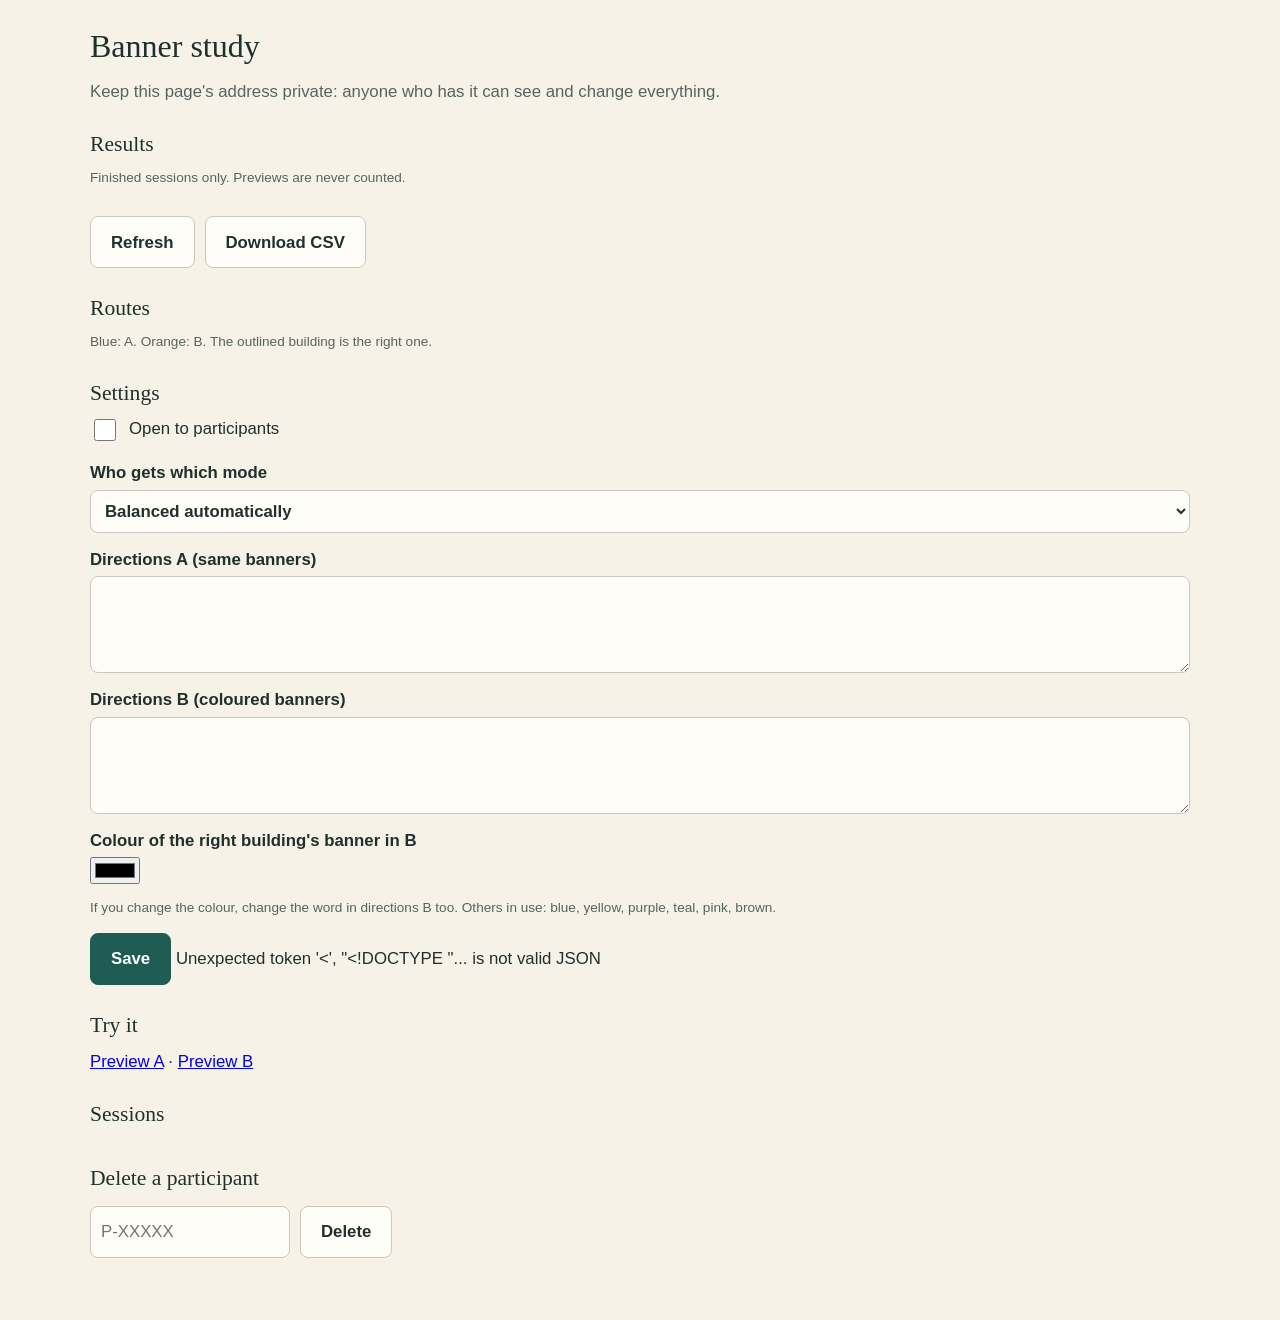
==== web/admin.html @ 2b4c9638 "3D street study: remote participants, hidden admin" ====
<!doctype html><html lang="en"><head><meta charset="utf-8"><meta name="viewport" content="width=device-width,initial-scale=1"><meta name="robots" content="noindex"><meta name="referrer" content="no-referrer"><title>Study</title><link rel="stylesheet" href="style.css"></head><body><main class="wrap wide"><h1>Banner study</h1><p class="muted">Keep this page's address private: anyone who has it can see and change everything.</p>
<h2>Results</h2><p class="small muted">Finished sessions only. Previews are never counted.</p><div class="scroll"><table id="sum"></table></div><div class="actions"><button class="alt" id="refresh">Refresh</button><button class="alt" id="csv">Download CSV</button></div>
<h2>Routes</h2><p class="small muted">Blue: A. Orange: B. The outlined building is the right one.</p><div id="map"></div>
<h2>Settings</h2><form id="f"><label class="check"><input type="checkbox" id="open"><span>Open to participants</span></label><label class="f">Who gets which mode<select id="assign"><option value="balanced">Balanced automatically</option><option value="plain">Everyone A (same banners)</option><option value="banner">Everyone B (coloured banners)</option></select></label><label class="f">Directions A (same banners)<textarea id="da" rows="3"></textarea></label><label class="f">Directions B (coloured banners)<textarea id="db" rows="3"></textarea></label><label class="f">Colour of the right building's banner in B<input type="color" id="col"></label><p class="small muted">If you change the colour, change the word in directions B too. Others in use: blue, yellow, purple, teal, pink, brown.</p><button>Save</button> <span id="msg" role="status"></span></form>
<h2>Try it</h2><p><a href="./?preview=plain" target="_blank">Preview A</a> · <a href="./?preview=banner" target="_blank">Preview B</a></p>
<h2>Sessions</h2><div class="scroll"><table id="all"></table></div><h2>Delete a participant</h2><div class="actions"><input type="text" id="code" placeholder="P-XXXXX" style="max-width:200px"><button class="alt" id="del">Delete</button></div></main><script type="module" src="admin.js"></script></body></html>
---- web/style.css ----
:root{color-scheme:light;--paper:#f6f2e8;--ink:#20302d;--muted:#58645f;--line:#cbc7ba;--surface:#fffdf7;--accent:#1f5c53;--alert:#8c2f1c}
*{box-sizing:border-box;-webkit-tap-highlight-color:transparent}[hidden]{display:none!important}
html,body{margin:0;height:100%}body{background:var(--paper);color:var(--ink);font:1.05rem/1.5 Verdana,Geneva,sans-serif;-webkit-text-size-adjust:100%}
.wrap{width:min(100% - 40px,620px);margin:0 auto;padding:28px 0 48px}.wide{width:min(100% - 40px,1100px)}
h1{font:400 2rem/1.15 Georgia,serif;margin:0 0 14px}h2{font:400 1.35rem/1.2 Georgia,serif;margin:28px 0 10px}p{margin:0 0 14px}
.muted{color:var(--muted)}.small{font-size:.85rem}.error{color:var(--alert)}ul,ol{padding-left:1.2em;margin:0 0 18px}li{margin-bottom:8px}
button{font:inherit;font-weight:bold;min-height:52px;padding:10px 20px;border-radius:8px;border:1px solid var(--accent);background:var(--accent);color:#fff;cursor:pointer;touch-action:manipulation}
button:disabled{opacity:.4}button.alt{background:var(--surface);color:var(--ink);border-color:var(--line)}button.quiet{background:none;border:0;color:var(--muted);font-weight:normal;text-decoration:underline;font-size:.85rem}
.main{width:100%;margin-top:8px}:focus-visible{outline:3px solid #2456a6;outline-offset:2px}
fieldset{border:0;padding:0;margin:0 0 22px;min-width:0}legend{font-weight:bold;margin-bottom:8px;padding:0}.opts{display:grid;gap:8px}.opts.row{grid-template-columns:repeat(5,1fr)}
.opts label{display:flex;gap:8px;align-items:center;border:1px solid var(--line);background:var(--surface);border-radius:8px;padding:12px 14px;cursor:pointer}.opts.row label{justify-content:center;padding:12px 2px}.opts.row input{position:absolute;opacity:0}.opts label:has(:checked){border-color:var(--accent);box-shadow:inset 0 0 0 1px var(--accent);background:#e7f0ec}.opts label:has(:focus-visible){outline:3px solid #2456a6}
.ends{display:flex;justify-content:space-between;font-size:.8rem;color:var(--muted);margin-top:4px}
textarea,input[type=text],select{width:100%;font:inherit;padding:10px;border:1px solid var(--line);border-radius:8px;background:var(--surface);color:var(--ink)}
.check{display:flex;gap:10px;margin-bottom:16px;align-items:flex-start}.check input{width:22px;height:22px;flex:none}
.say{font:400 1.4rem/1.45 Georgia,serif;border-left:4px solid var(--accent);padding-left:16px;margin:18px 0 22px;white-space:pre-wrap}.code{font-family:Menlo,monospace}
#walk{position:fixed;inset:0;height:100dvh;background:#9cc3e2;touch-action:none;user-select:none;-webkit-user-select:none}#cv{position:absolute;inset:0;width:100%;height:100%;display:block;touch-action:none}
#loading{position:absolute;inset:0;background:var(--paper);display:grid;place-items:center}
#dot{position:absolute;left:50%;top:50%;width:8px;height:8px;margin:-4px;border-radius:50%;background:#fff;box-shadow:0 0 0 1.5px rgba(0,0,0,.45);pointer-events:none}
#pad{position:absolute;left:0;right:0;bottom:0;padding:10px 12px calc(12px + env(safe-area-inset-bottom));display:grid;gap:8px;justify-items:center}
.move{display:grid;grid-template-columns:64px minmax(130px,220px) 64px;gap:8px}.move button{min-height:60px;padding:0;background:rgba(255,253,247,.94);color:var(--ink);border-color:rgba(0,0,0,.2);font-size:1.1rem}
#here{min-width:min(340px,100%)}#tip{position:absolute;left:50%;top:calc(14px + env(safe-area-inset-top));transform:translateX(-50%);width:min(92%,440px);background:rgba(255,253,247,.95);padding:10px 14px;border-radius:8px;font-size:.95rem;text-align:center}
#stop{position:absolute;right:6px;bottom:calc(6px + env(safe-area-inset-bottom));display:none}
#ask{position:absolute;inset:0;background:rgba(20,30,28,.45);display:grid;place-items:center;padding:20px}#ask>div{background:var(--paper);border-radius:10px;padding:22px;max-width:360px;width:100%}#ask button{width:100%;margin-top:8px}
@media(max-height:480px){#pad{grid-auto-flow:column;justify-content:center}.move button,#here{min-height:48px}#here{min-width:0}}
table{border-collapse:collapse;width:100%;font-size:.8rem}th,td{text-align:left;padding:6px 8px;border-bottom:1px solid var(--line);vertical-align:top}.scroll{overflow-x:auto}svg.map{width:100%;max-width:480px;background:#e6e1d4;border-radius:6px}.actions{display:flex;gap:10px;flex-wrap:wrap;margin:14px 0}.f{display:grid;gap:4px;margin-bottom:14px;font-weight:bold}.f textarea{font-weight:normal}
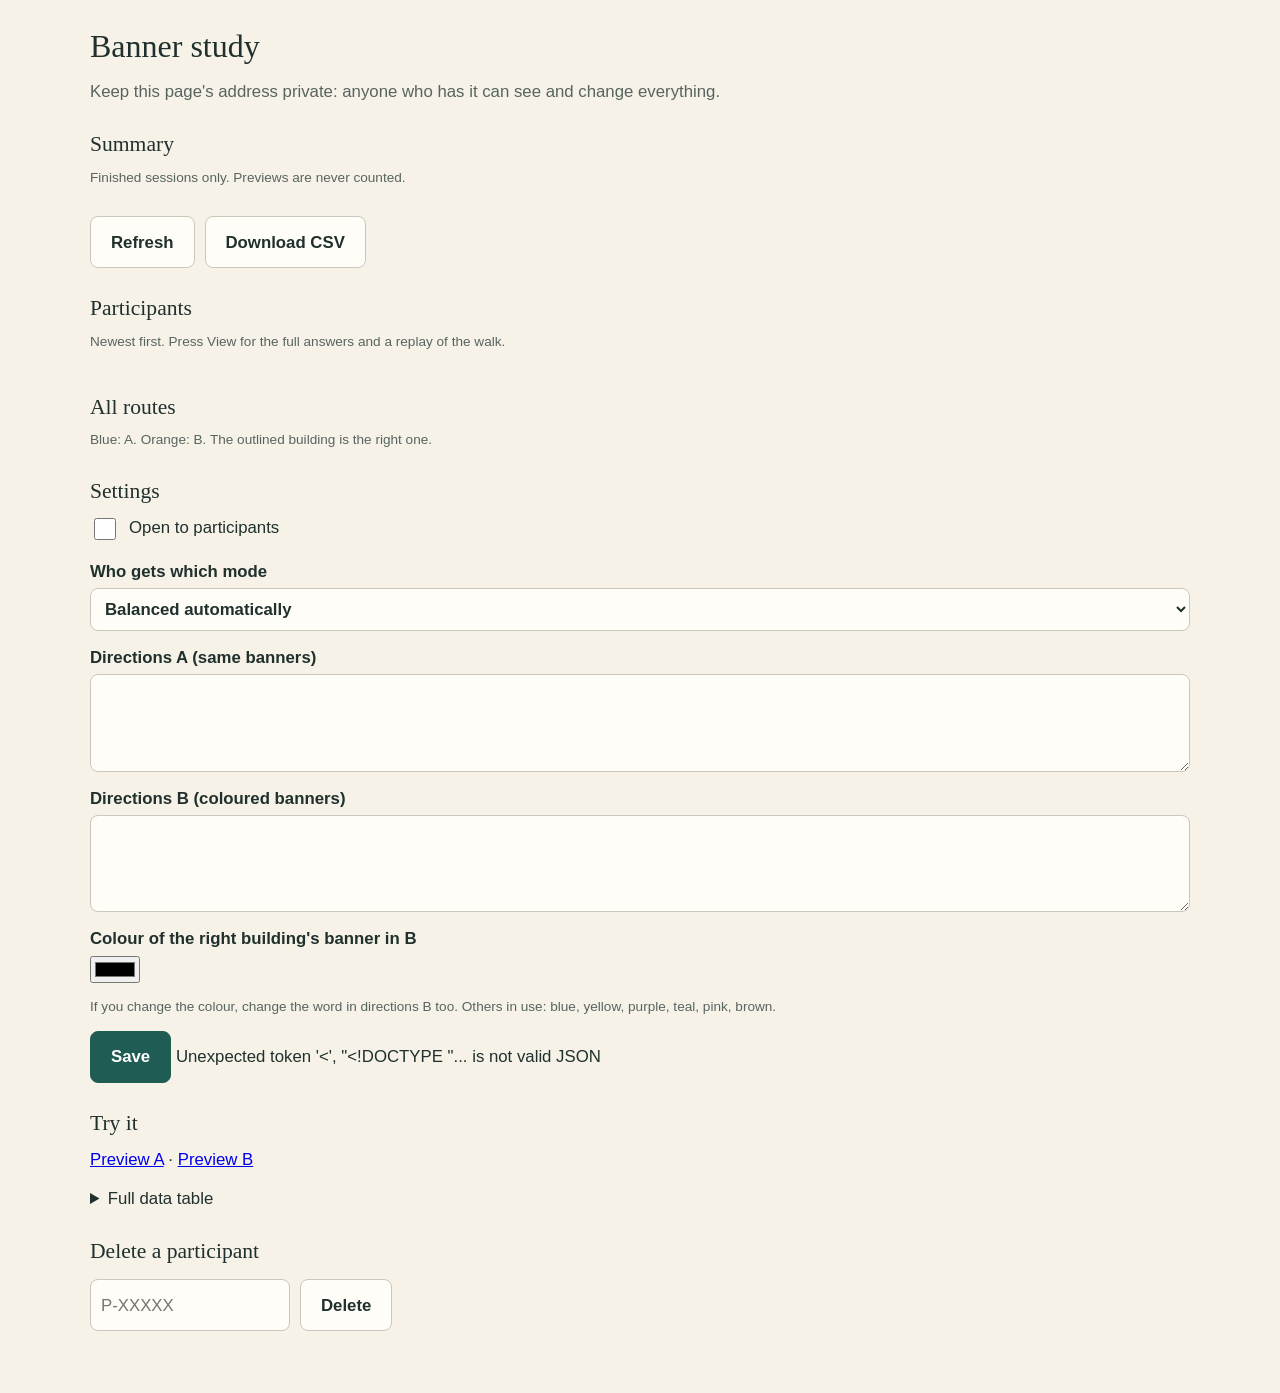
==== commit 9adc9f3f: "Replay each walk, participant pages, fuller results" ====
--- a/web/admin.html
+++ b/web/admin.html
@@ -1,6 +1,8 @@
 <!doctype html><html lang="en"><head><meta charset="utf-8"><meta name="viewport" content="width=device-width,initial-scale=1"><meta name="robots" content="noindex"><meta name="referrer" content="no-referrer"><title>Study</title><link rel="stylesheet" href="style.css"></head><body><main class="wrap wide"><h1>Banner study</h1><p class="muted">Keep this page's address private: anyone who has it can see and change everything.</p>
-<h2>Results</h2><p class="small muted">Finished sessions only. Previews are never counted.</p><div class="scroll"><table id="sum"></table></div><div class="actions"><button class="alt" id="refresh">Refresh</button><button class="alt" id="csv">Download CSV</button></div>
-<h2>Routes</h2><p class="small muted">Blue: A. Orange: B. The outlined building is the right one.</p><div id="map"></div>
+<h2>Summary</h2><p class="small muted">Finished sessions only. Previews are never counted.</p><div class="scroll"><table id="sum"></table></div><div class="actions"><button class="alt" id="refresh">Refresh</button><button class="alt" id="csv">Download CSV</button></div>
+<h2>Participants</h2><p class="small muted">Newest first. Press View for the full answers and a replay of the walk.</p><div class="scroll"><table id="list"></table></div>
+<section id="one" hidden><h2 id="oneT"></h2><div class="one"><div><div class="stage"><canvas id="rv"></canvas></div><div class="actions"><button class="alt" id="play">Play</button><select id="speed" aria-label="Speed" style="width:auto"><option value="1">1×</option><option value="2">2×</option><option value="4">4×</option></select><span id="clock" class="code"></span></div><input type="range" id="seek" min="0" step="10" style="width:100%" aria-label="Position in the walk"><p class="small muted" id="note"></p><div id="mini"></div></div><div><div id="facts"></div><h2>What happened</h2><ol id="log" class="small"></ol></div></div></section>
+<h2>All routes</h2><p class="small muted">Blue: A. Orange: B. The outlined building is the right one.</p><div id="map"></div>
 <h2>Settings</h2><form id="f"><label class="check"><input type="checkbox" id="open"><span>Open to participants</span></label><label class="f">Who gets which mode<select id="assign"><option value="balanced">Balanced automatically</option><option value="plain">Everyone A (same banners)</option><option value="banner">Everyone B (coloured banners)</option></select></label><label class="f">Directions A (same banners)<textarea id="da" rows="3"></textarea></label><label class="f">Directions B (coloured banners)<textarea id="db" rows="3"></textarea></label><label class="f">Colour of the right building's banner in B<input type="color" id="col"></label><p class="small muted">If you change the colour, change the word in directions B too. Others in use: blue, yellow, purple, teal, pink, brown.</p><button>Save</button> <span id="msg" role="status"></span></form>
 <h2>Try it</h2><p><a href="./?preview=plain" target="_blank">Preview A</a> · <a href="./?preview=banner" target="_blank">Preview B</a></p>
-<h2>Sessions</h2><div class="scroll"><table id="all"></table></div><h2>Delete a participant</h2><div class="actions"><input type="text" id="code" placeholder="P-XXXXX" style="max-width:200px"><button class="alt" id="del">Delete</button></div></main><script type="module" src="admin.js"></script></body></html>
+<details><summary>Full data table</summary><div class="scroll"><table id="all"></table></div></details><h2>Delete a participant</h2><div class="actions"><input type="text" id="code" placeholder="P-XXXXX" style="max-width:200px"><button class="alt" id="del">Delete</button></div></main><script type="module" src="admin.js"></script></body></html>
--- a/web/style.css
+++ b/web/style.css
@@ -23,3 +23,5 @@
 #ask{position:absolute;inset:0;background:rgba(20,30,28,.45);display:grid;place-items:center;padding:20px}#ask>div{background:var(--paper);border-radius:10px;padding:22px;max-width:360px;width:100%}#ask button{width:100%;margin-top:8px}
 @media(max-height:480px){#pad{grid-auto-flow:column;justify-content:center}.move button,#here{min-height:48px}#here{min-width:0}}
 table{border-collapse:collapse;width:100%;font-size:.8rem}th,td{text-align:left;padding:6px 8px;border-bottom:1px solid var(--line);vertical-align:top}.scroll{overflow-x:auto}svg.map{width:100%;max-width:480px;background:#e6e1d4;border-radius:6px}.actions{display:flex;gap:10px;flex-wrap:wrap;margin:14px 0}.f{display:grid;gap:4px;margin-bottom:14px;font-weight:bold}.f textarea{font-weight:normal}
+
+.one{display:grid;grid-template-columns:minmax(0,1.1fr) minmax(0,1fr);gap:28px}@media(max-width:800px){.one{grid-template-columns:minmax(0,1fr)}}.stage{height:min(62vh,600px);display:grid;place-items:center;background:#222;border-radius:8px;overflow:hidden}.stage canvas{display:block}#facts dl{display:grid;grid-template-columns:auto 1fr;gap:4px 16px;margin:0;font-size:.9rem}#facts dt{color:var(--muted)}#facts dd{margin:0}#list button{min-height:34px;padding:2px 12px;font-size:.8rem}#log button{min-height:0;padding:0 4px}
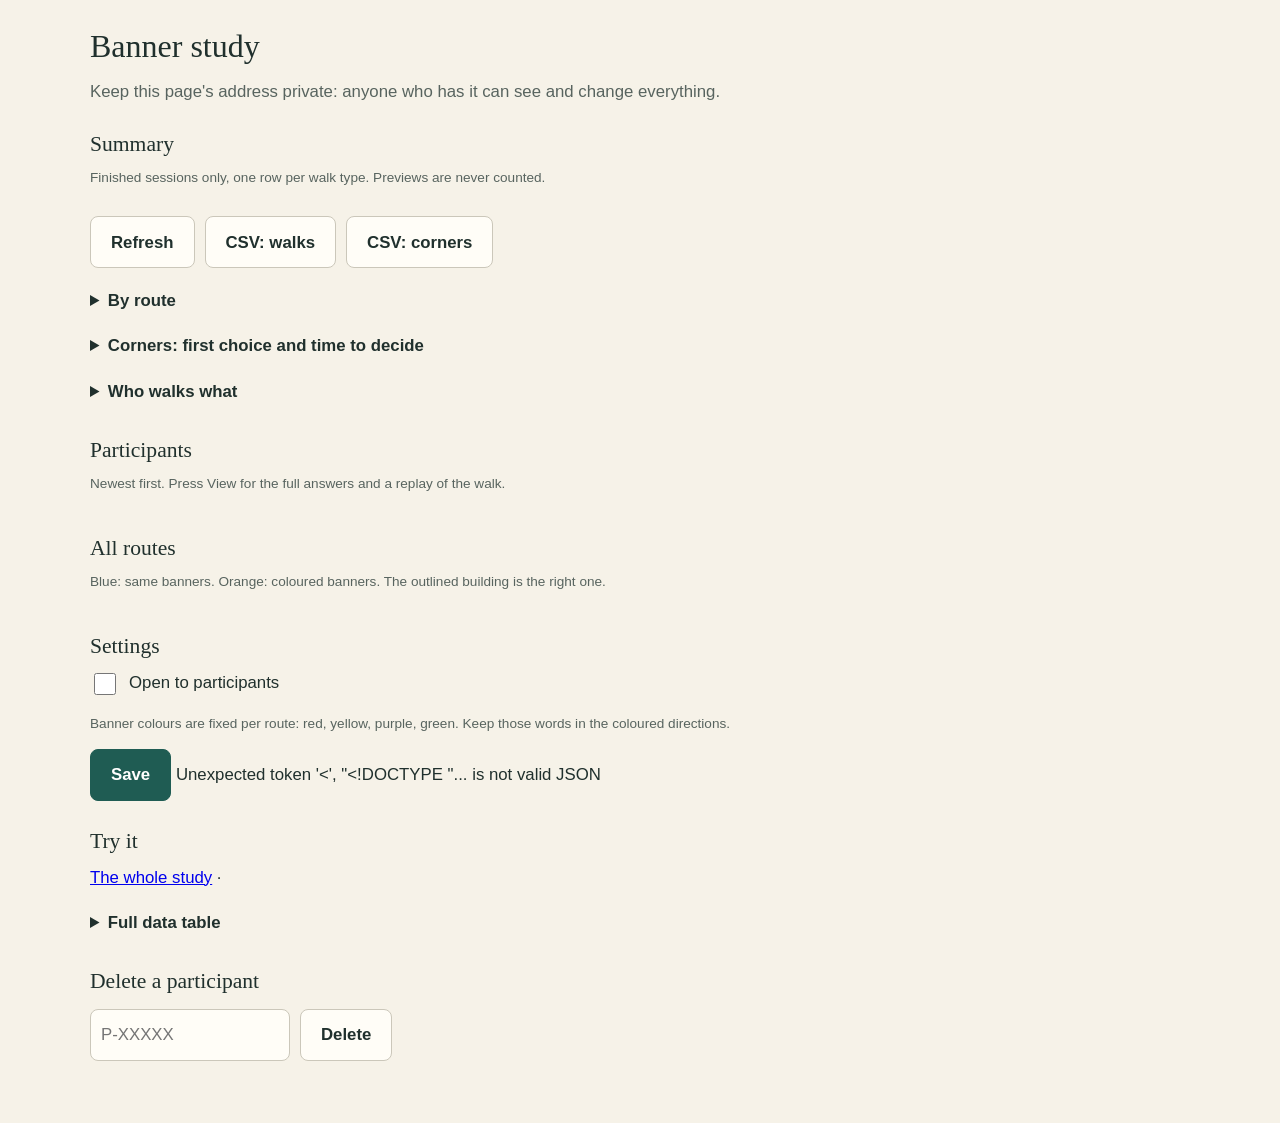
==== commit 0ad5c87b: "Four routes in balanced pairs, two walks per person, corner timing, busier streets" ====
--- a/web/admin.html
+++ b/web/admin.html
@@ -1,8 +1,9 @@
 <!doctype html><html lang="en"><head><meta charset="utf-8"><meta name="viewport" content="width=device-width,initial-scale=1"><meta name="robots" content="noindex"><meta name="referrer" content="no-referrer"><title>Study</title><link rel="stylesheet" href="style.css"></head><body><main class="wrap wide"><h1>Banner study</h1><p class="muted">Keep this page's address private: anyone who has it can see and change everything.</p>
-<h2>Summary</h2><p class="small muted">Finished sessions only. Previews are never counted.</p><div class="scroll"><table id="sum"></table></div><div class="actions"><button class="alt" id="refresh">Refresh</button><button class="alt" id="csv">Download CSV</button></div>
+<h2>Summary</h2><p class="small muted">Finished sessions only, one row per walk type. Previews are never counted.</p><div class="scroll"><table id="sum"></table></div><p id="within" class="small"></p><div class="actions"><button class="alt" id="refresh">Refresh</button><button class="alt" id="csv">CSV: walks</button><button class="alt" id="csv2">CSV: corners</button></div>
+<details><summary>By route</summary><div class="scroll"><table id="byroute"></table></div></details><details><summary>Corners: first choice and time to decide</summary><p class="small muted">First visit to each corner on the direct route. Time to decide is how long they stood there before moving on; 0 means they walked straight through.</p><div class="scroll"><table id="corners"></table></div></details><details><summary>Who walks what</summary><div class="scroll"><table id="cells"></table></div></details>
 <h2>Participants</h2><p class="small muted">Newest first. Press View for the full answers and a replay of the walk.</p><div class="scroll"><table id="list"></table></div>
 <section id="one" hidden><h2 id="oneT"></h2><div class="one"><div><div class="stage"><canvas id="rv"></canvas></div><div class="actions"><button class="alt" id="play">Play</button><select id="speed" aria-label="Speed" style="width:auto"><option value="1">1×</option><option value="2">2×</option><option value="4">4×</option></select><span id="clock" class="code"></span></div><input type="range" id="seek" min="0" step="10" style="width:100%" aria-label="Position in the walk"><p class="small muted" id="note"></p><div id="mini"></div></div><div><div id="facts"></div><h2>What happened</h2><ol id="log" class="small"></ol></div></div></section>
-<h2>All routes</h2><p class="small muted">Blue: A. Orange: B. The outlined building is the right one.</p><div id="map"></div>
-<h2>Settings</h2><form id="f"><label class="check"><input type="checkbox" id="open"><span>Open to participants</span></label><label class="f">Who gets which mode<select id="assign"><option value="balanced">Balanced automatically</option><option value="plain">Everyone A (same banners)</option><option value="banner">Everyone B (coloured banners)</option></select></label><label class="f">Directions A (same banners)<textarea id="da" rows="3"></textarea></label><label class="f">Directions B (coloured banners)<textarea id="db" rows="3"></textarea></label><label class="f">Colour of the right building's banner in B<input type="color" id="col"></label><p class="small muted">If you change the colour, change the word in directions B too. Others in use: blue, yellow, purple, teal, pink, brown.</p><button>Save</button> <span id="msg" role="status"></span></form>
-<h2>Try it</h2><p><a href="./?preview=plain" target="_blank">Preview A</a> · <a href="./?preview=banner" target="_blank">Preview B</a></p>
+<h2>All routes</h2><p class="small muted">Blue: same banners. Orange: coloured banners. The outlined building is the right one.</p><div id="map"></div>
+<h2>Settings</h2><form id="f"><label class="check"><input type="checkbox" id="open"><span>Open to participants</span></label><div id="dirs"></div><p class="small muted">Banner colours are fixed per route: red, yellow, purple, green. Keep those words in the coloured directions.</p><button>Save</button> <span id="msg" role="status"></span></form>
+<h2>Try it</h2><p><a href="./?preview=full" target="_blank">The whole study</a> · <span id="pv"></span></p>
 <details><summary>Full data table</summary><div class="scroll"><table id="all"></table></div></details><h2>Delete a participant</h2><div class="actions"><input type="text" id="code" placeholder="P-XXXXX" style="max-width:200px"><button class="alt" id="del">Delete</button></div></main><script type="module" src="admin.js"></script></body></html>
--- a/web/style.css
+++ b/web/style.css
@@ -25,3 +25,4 @@
 table{border-collapse:collapse;width:100%;font-size:.8rem}th,td{text-align:left;padding:6px 8px;border-bottom:1px solid var(--line);vertical-align:top}.scroll{overflow-x:auto}svg.map{width:100%;max-width:480px;background:#e6e1d4;border-radius:6px}.actions{display:flex;gap:10px;flex-wrap:wrap;margin:14px 0}.f{display:grid;gap:4px;margin-bottom:14px;font-weight:bold}.f textarea{font-weight:normal}
 
 .one{display:grid;grid-template-columns:minmax(0,1.1fr) minmax(0,1fr);gap:28px}@media(max-width:800px){.one{grid-template-columns:minmax(0,1fr)}}.stage{height:min(62vh,600px);display:grid;place-items:center;background:#222;border-radius:8px;overflow:hidden}.stage canvas{display:block}#facts dl{display:grid;grid-template-columns:auto 1fr;gap:4px 16px;margin:0;font-size:.9rem}#facts dt{color:var(--muted)}#facts dd{margin:0}#list button{min-height:34px;padding:2px 12px;font-size:.8rem}#log button{min-height:0;padding:0 4px}
+#map{display:grid;grid-template-columns:repeat(auto-fit,minmax(260px,1fr));gap:12px}details{margin:8px 0}summary{cursor:pointer;font-weight:bold;padding:6px 0}
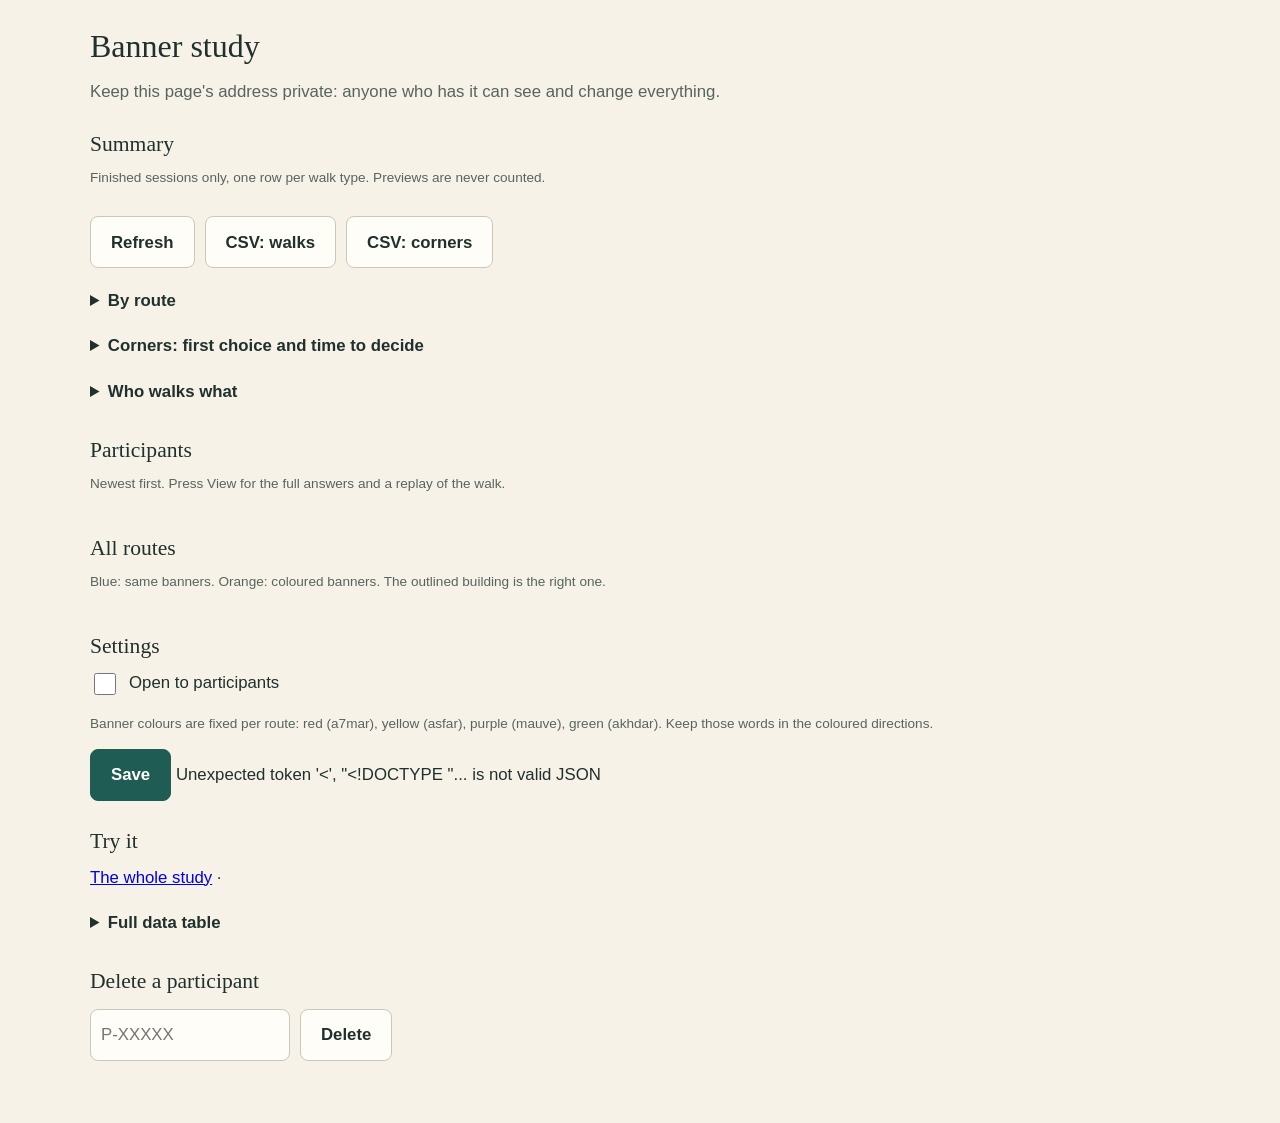
==== commit 11990a2a: "Arabizi directions, WASD and arrow-key controls" ====
--- a/web/admin.html
+++ b/web/admin.html
@@ -4,6 +4,6 @@
 <h2>Participants</h2><p class="small muted">Newest first. Press View for the full answers and a replay of the walk.</p><div class="scroll"><table id="list"></table></div>
 <section id="one" hidden><h2 id="oneT"></h2><div class="one"><div><div class="stage"><canvas id="rv"></canvas></div><div class="actions"><button class="alt" id="play">Play</button><select id="speed" aria-label="Speed" style="width:auto"><option value="1">1×</option><option value="2">2×</option><option value="4">4×</option></select><span id="clock" class="code"></span></div><input type="range" id="seek" min="0" step="10" style="width:100%" aria-label="Position in the walk"><p class="small muted" id="note"></p><div id="mini"></div></div><div><div id="facts"></div><h2>What happened</h2><ol id="log" class="small"></ol></div></div></section>
 <h2>All routes</h2><p class="small muted">Blue: same banners. Orange: coloured banners. The outlined building is the right one.</p><div id="map"></div>
-<h2>Settings</h2><form id="f"><label class="check"><input type="checkbox" id="open"><span>Open to participants</span></label><div id="dirs"></div><p class="small muted">Banner colours are fixed per route: red, yellow, purple, green. Keep those words in the coloured directions.</p><button>Save</button> <span id="msg" role="status"></span></form>
+<h2>Settings</h2><form id="f"><label class="check"><input type="checkbox" id="open"><span>Open to participants</span></label><div id="dirs"></div><p class="small muted">Banner colours are fixed per route: red (a7mar), yellow (asfar), purple (mauve), green (akhdar). Keep those words in the coloured directions.</p><button>Save</button> <span id="msg" role="status"></span></form>
 <h2>Try it</h2><p><a href="./?preview=full" target="_blank">The whole study</a> · <span id="pv"></span></p>
 <details><summary>Full data table</summary><div class="scroll"><table id="all"></table></div></details><h2>Delete a participant</h2><div class="actions"><input type="text" id="code" placeholder="P-XXXXX" style="max-width:200px"><button class="alt" id="del">Delete</button></div></main><script type="module" src="admin.js"></script></body></html>
--- a/web/style.css
+++ b/web/style.css
@@ -26,3 +26,4 @@
 
 .one{display:grid;grid-template-columns:minmax(0,1.1fr) minmax(0,1fr);gap:28px}@media(max-width:800px){.one{grid-template-columns:minmax(0,1fr)}}.stage{height:min(62vh,600px);display:grid;place-items:center;background:#222;border-radius:8px;overflow:hidden}.stage canvas{display:block}#facts dl{display:grid;grid-template-columns:auto 1fr;gap:4px 16px;margin:0;font-size:.9rem}#facts dt{color:var(--muted)}#facts dd{margin:0}#list button{min-height:34px;padding:2px 12px;font-size:.8rem}#log button{min-height:0;padding:0 4px}
 #map{display:grid;grid-template-columns:repeat(auto-fit,minmax(260px,1fr));gap:12px}details{margin:8px 0}summary{cursor:pointer;font-weight:bold;padding:6px 0}
+@media(pointer:coarse){.keys{display:none}}
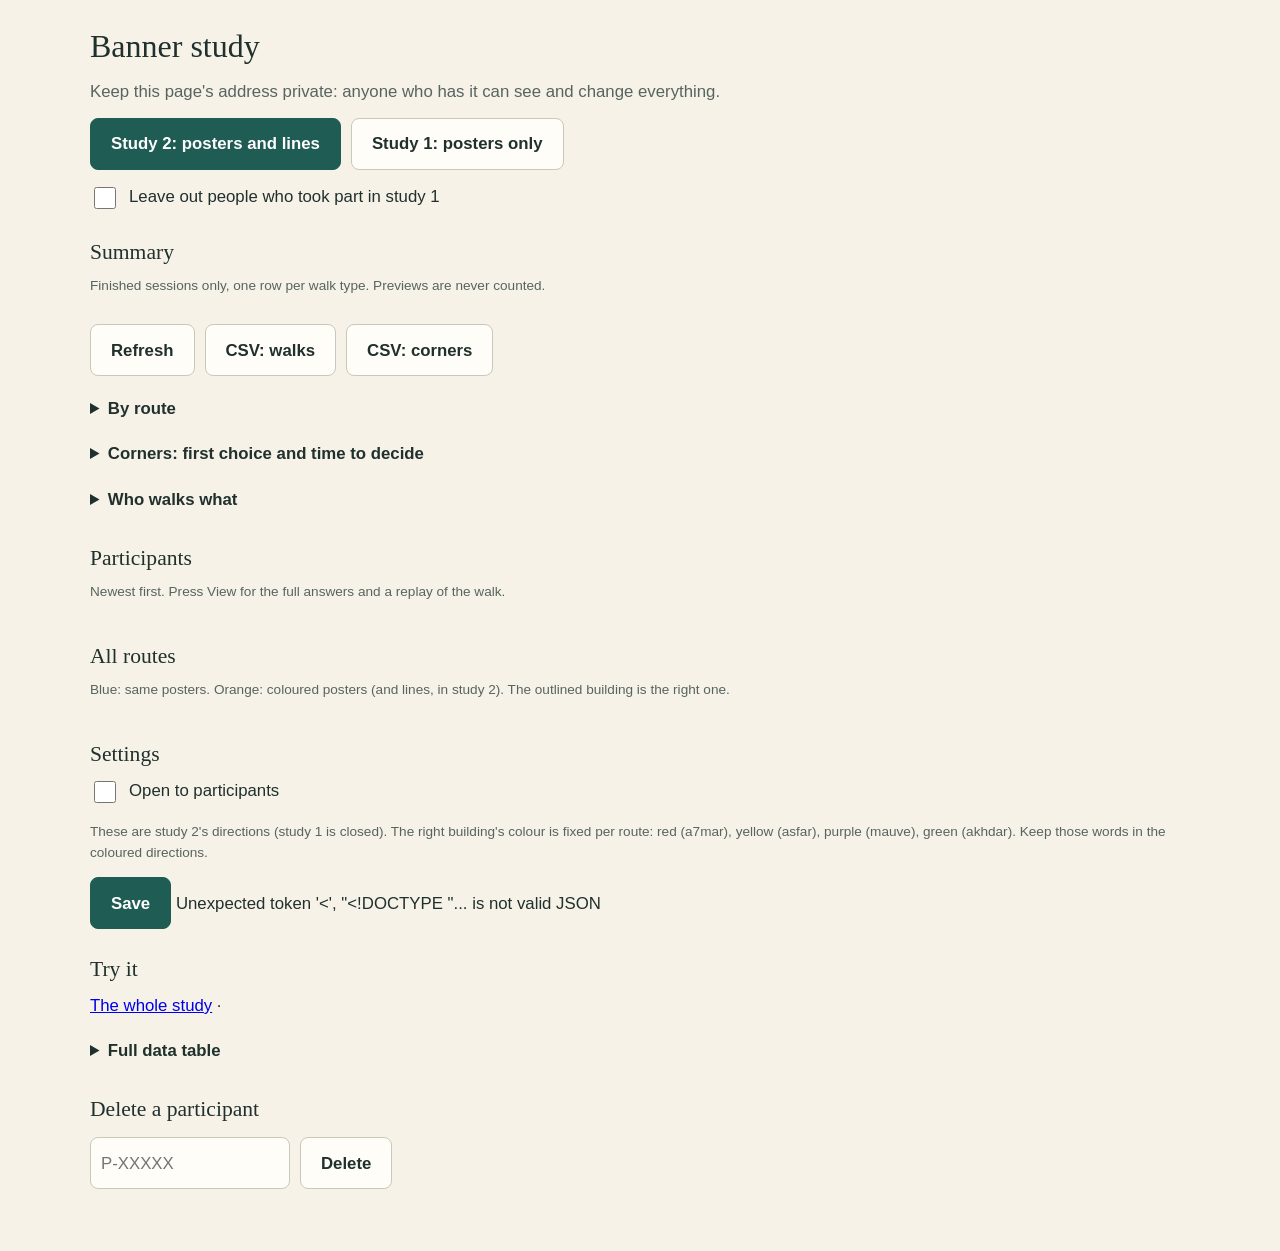
==== commit b98e3e18: "Study 2: four posters, coloured guide lines, practice like a real walk, admin tabs and returning par" ====
--- a/web/admin.html
+++ b/web/admin.html
@@ -1,9 +1,9 @@
 <!doctype html><html lang="en"><head><meta charset="utf-8"><meta name="viewport" content="width=device-width,initial-scale=1"><meta name="robots" content="noindex"><meta name="referrer" content="no-referrer"><title>Study</title><link rel="stylesheet" href="style.css"></head><body><main class="wrap wide"><h1>Banner study</h1><p class="muted">Keep this page's address private: anyone who has it can see and change everything.</p>
-<h2>Summary</h2><p class="small muted">Finished sessions only, one row per walk type. Previews are never counted.</p><div class="scroll"><table id="sum"></table></div><p id="within" class="small"></p><div class="actions"><button class="alt" id="refresh">Refresh</button><button class="alt" id="csv">CSV: walks</button><button class="alt" id="csv2">CSV: corners</button></div>
+<div class="actions"><button data-tab="2">Study 2: posters and lines</button><button data-tab="1" class="alt">Study 1: posters only</button></div><p id="back" class="small"></p><label class="check only2"><input type="checkbox" id="newOnly"><span>Leave out people who took part in study 1</span></label><h2>Summary</h2><p class="small muted">Finished sessions only, one row per walk type. Previews are never counted.</p><div class="scroll"><table id="sum"></table></div><p id="within" class="small"></p><div class="actions"><button class="alt" id="refresh">Refresh</button><button class="alt" id="csv">CSV: walks</button><button class="alt" id="csv2">CSV: corners</button></div>
 <details><summary>By route</summary><div class="scroll"><table id="byroute"></table></div></details><details><summary>Corners: first choice and time to decide</summary><p class="small muted">First visit to each corner on the direct route. Time to decide is how long they stood there before moving on; 0 means they walked straight through.</p><div class="scroll"><table id="corners"></table></div></details><details><summary>Who walks what</summary><div class="scroll"><table id="cells"></table></div></details>
 <h2>Participants</h2><p class="small muted">Newest first. Press View for the full answers and a replay of the walk.</p><div class="scroll"><table id="list"></table></div>
 <section id="one" hidden><h2 id="oneT"></h2><div class="one"><div><div class="stage"><canvas id="rv"></canvas></div><div class="actions"><button class="alt" id="play">Play</button><select id="speed" aria-label="Speed" style="width:auto"><option value="1">1×</option><option value="2">2×</option><option value="4">4×</option></select><span id="clock" class="code"></span></div><input type="range" id="seek" min="0" step="10" style="width:100%" aria-label="Position in the walk"><p class="small muted" id="note"></p><div id="mini"></div></div><div><div id="facts"></div><h2>What happened</h2><ol id="log" class="small"></ol></div></div></section>
-<h2>All routes</h2><p class="small muted">Blue: same banners. Orange: coloured banners. The outlined building is the right one.</p><div id="map"></div>
-<h2>Settings</h2><form id="f"><label class="check"><input type="checkbox" id="open"><span>Open to participants</span></label><div id="dirs"></div><p class="small muted">Banner colours are fixed per route: red (a7mar), yellow (asfar), purple (mauve), green (akhdar). Keep those words in the coloured directions.</p><button>Save</button> <span id="msg" role="status"></span></form>
+<h2>All routes</h2><p class="small muted">Blue: same posters. Orange: coloured posters (and lines, in study 2). The outlined building is the right one.</p><div id="map"></div>
+<h2>Settings</h2><form id="f"><label class="check"><input type="checkbox" id="open"><span>Open to participants</span></label><div id="dirs"></div><p class="small muted">These are study 2's directions (study 1 is closed). The right building's colour is fixed per route: red (a7mar), yellow (asfar), purple (mauve), green (akhdar). Keep those words in the coloured directions.</p><button>Save</button> <span id="msg" role="status"></span></form>
 <h2>Try it</h2><p><a href="./?preview=full" target="_blank">The whole study</a> · <span id="pv"></span></p>
 <details><summary>Full data table</summary><div class="scroll"><table id="all"></table></div></details><h2>Delete a participant</h2><div class="actions"><input type="text" id="code" placeholder="P-XXXXX" style="max-width:200px"><button class="alt" id="del">Delete</button></div></main><script type="module" src="admin.js"></script></body></html>
--- a/web/style.css
+++ b/web/style.css
@@ -27,3 +27,4 @@
 .one{display:grid;grid-template-columns:minmax(0,1.1fr) minmax(0,1fr);gap:28px}@media(max-width:800px){.one{grid-template-columns:minmax(0,1fr)}}.stage{height:min(62vh,600px);display:grid;place-items:center;background:#222;border-radius:8px;overflow:hidden}.stage canvas{display:block}#facts dl{display:grid;grid-template-columns:auto 1fr;gap:4px 16px;margin:0;font-size:.9rem}#facts dt{color:var(--muted)}#facts dd{margin:0}#list button{min-height:34px;padding:2px 12px;font-size:.8rem}#log button{min-height:0;padding:0 4px}
 #map{display:grid;grid-template-columns:repeat(auto-fit,minmax(260px,1fr));gap:12px}details{margin:8px 0}summary{cursor:pointer;font-weight:bold;padding:6px 0}
 @media(pointer:coarse){.keys{display:none}}
+body:not([data-study="2"]) .s2{display:none}
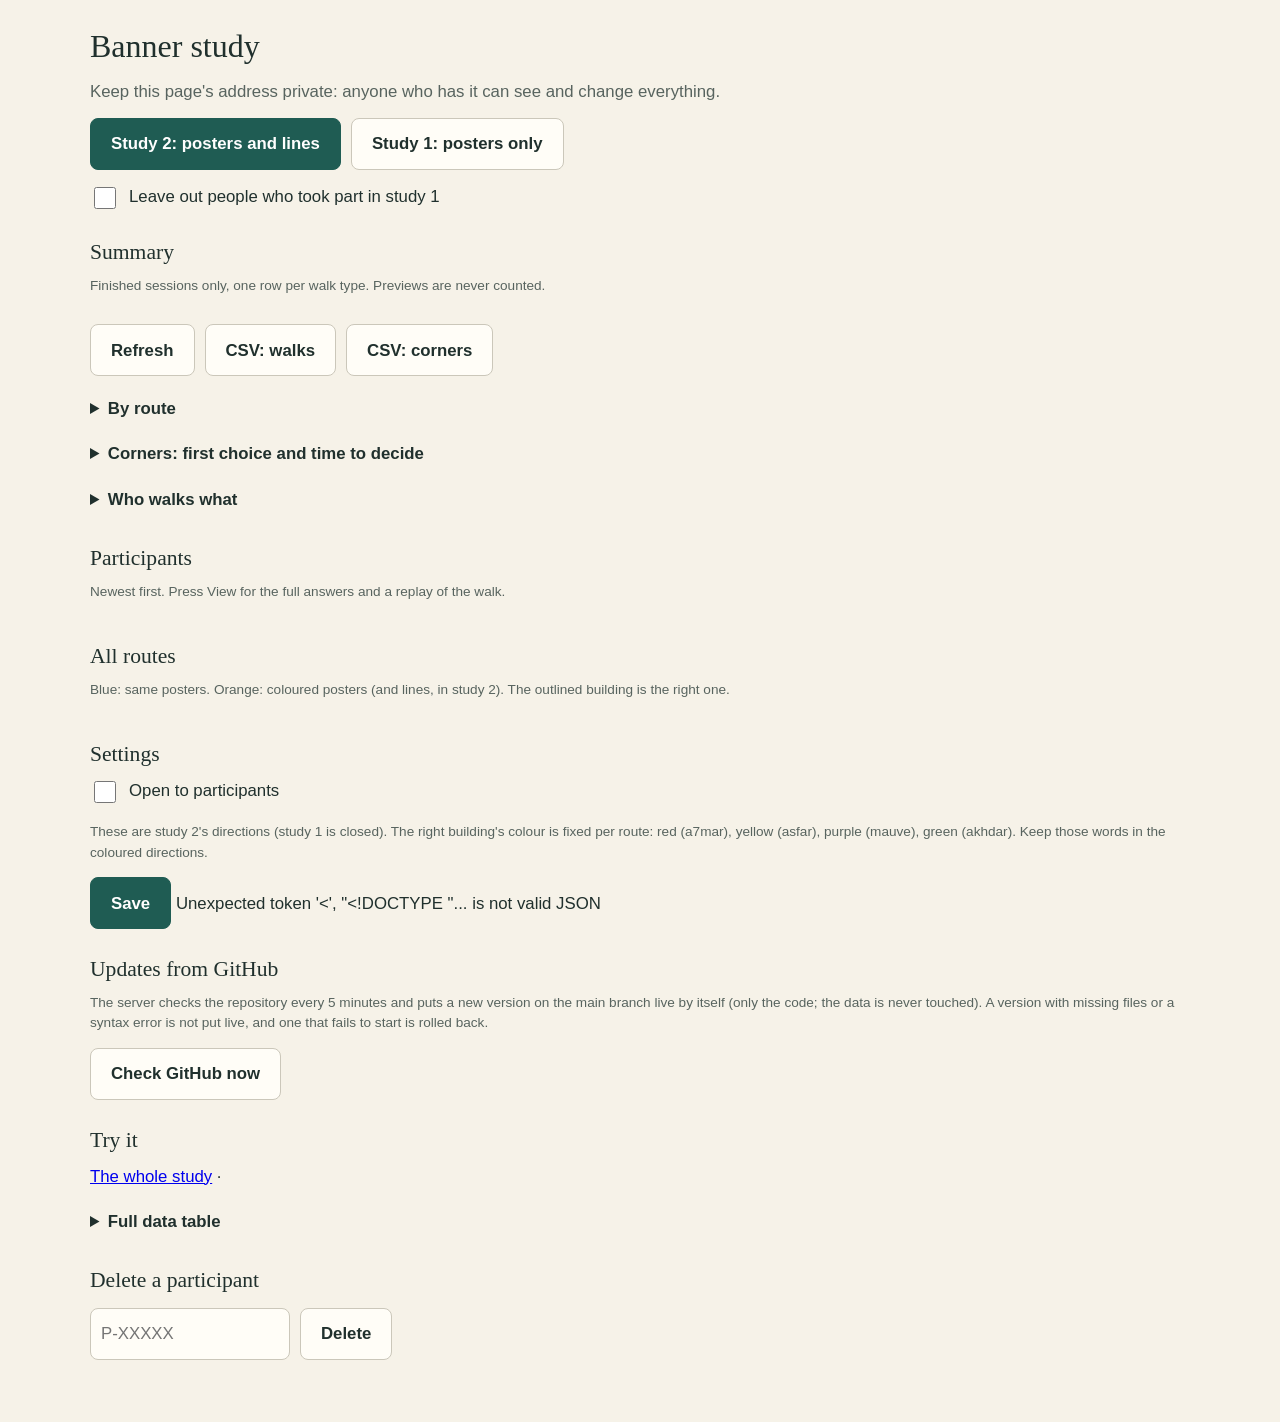
==== commit 706937e9: "Auto-deploy from GitHub with a Check now button on the admin page; README renamed to Wayfinding with" ====
--- a/web/admin.html
+++ b/web/admin.html
@@ -5,5 +5,6 @@
 <section id="one" hidden><h2 id="oneT"></h2><div class="one"><div><div class="stage"><canvas id="rv"></canvas></div><div class="actions"><button class="alt" id="play">Play</button><select id="speed" aria-label="Speed" style="width:auto"><option value="1">1×</option><option value="2">2×</option><option value="4">4×</option></select><span id="clock" class="code"></span></div><input type="range" id="seek" min="0" step="10" style="width:100%" aria-label="Position in the walk"><p class="small muted" id="note"></p><div id="mini"></div></div><div><div id="facts"></div><h2>What happened</h2><ol id="log" class="small"></ol></div></div></section>
 <h2>All routes</h2><p class="small muted">Blue: same posters. Orange: coloured posters (and lines, in study 2). The outlined building is the right one.</p><div id="map"></div>
 <h2>Settings</h2><form id="f"><label class="check"><input type="checkbox" id="open"><span>Open to participants</span></label><div id="dirs"></div><p class="small muted">These are study 2's directions (study 1 is closed). The right building's colour is fixed per route: red (a7mar), yellow (asfar), purple (mauve), green (akhdar). Keep those words in the coloured directions.</p><button>Save</button> <span id="msg" role="status"></span></form>
+<h2>Updates from GitHub</h2><p class="small muted">The server checks the repository every 5 minutes and puts a new version on the main branch live by itself (only the code; the data is never touched). A version with missing files or a syntax error is not put live, and one that fails to start is rolled back.</p><div id="dep" class="small"></div><div class="actions"><button class="alt" id="check">Check GitHub now</button> <span id="depMsg" role="status" class="small"></span></div>
 <h2>Try it</h2><p><a href="./?preview=full" target="_blank">The whole study</a> · <span id="pv"></span></p>
 <details><summary>Full data table</summary><div class="scroll"><table id="all"></table></div></details><h2>Delete a participant</h2><div class="actions"><input type="text" id="code" placeholder="P-XXXXX" style="max-width:200px"><button class="alt" id="del">Delete</button></div></main><script type="module" src="admin.js"></script></body></html>
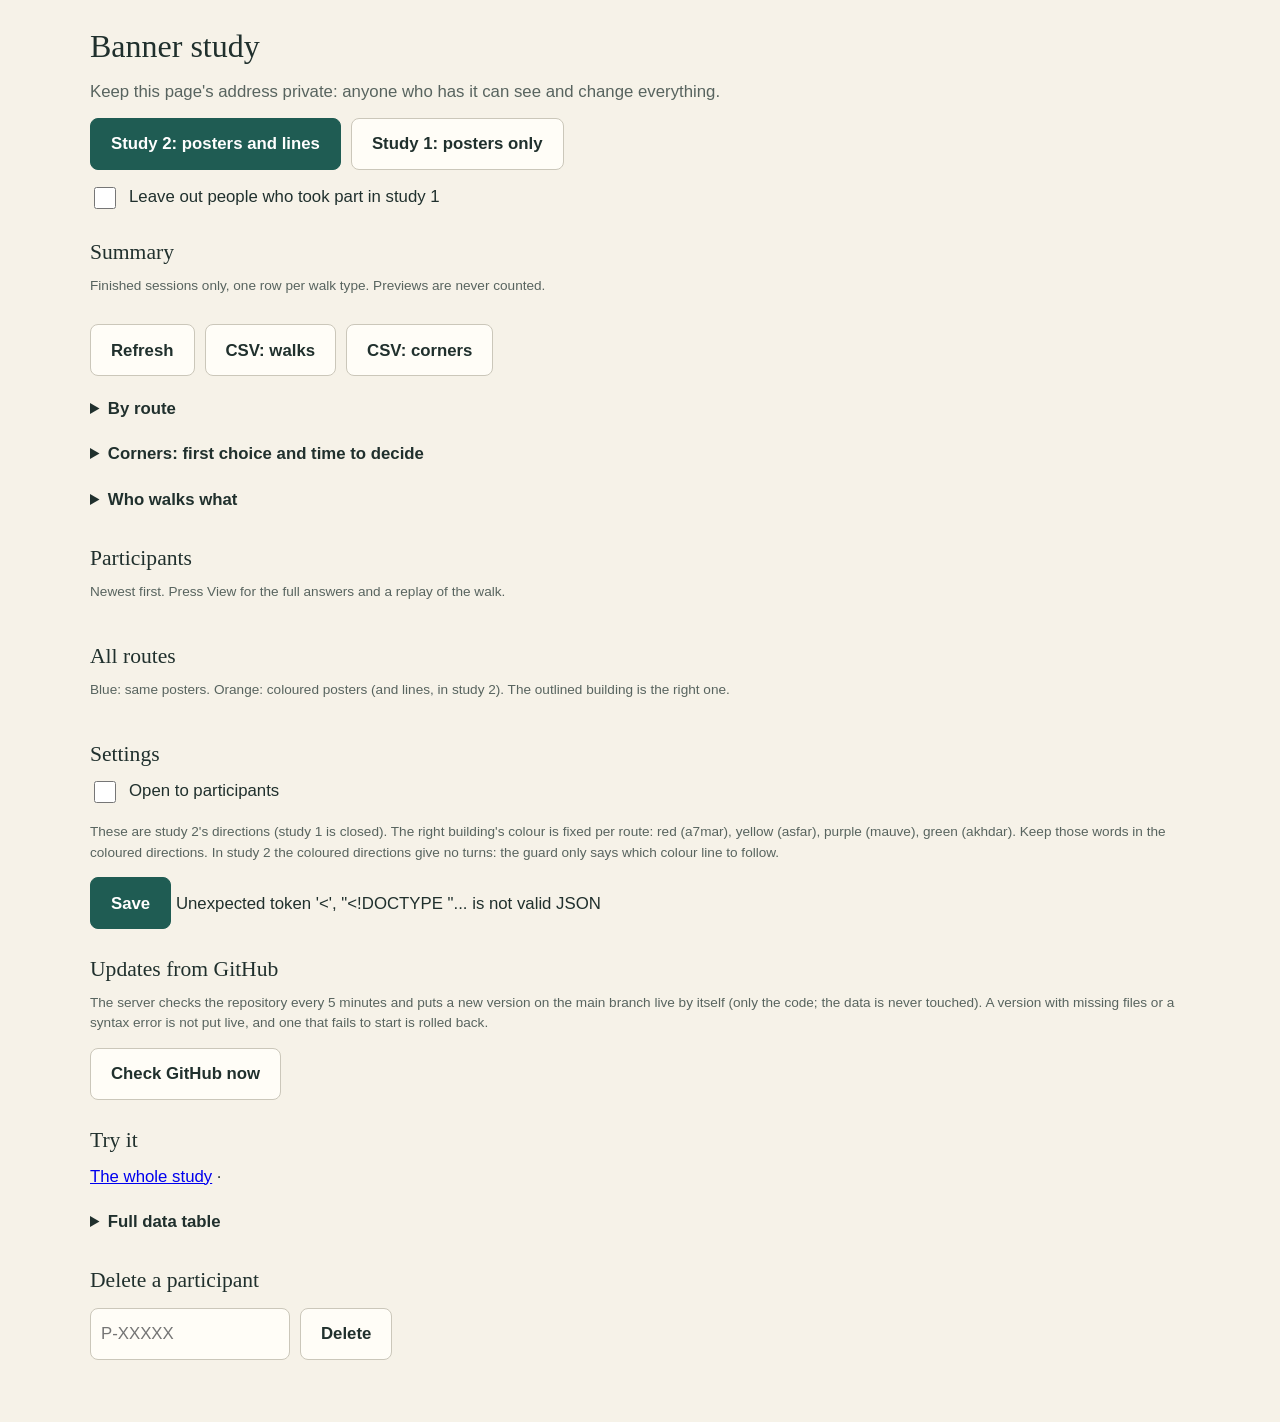
==== commit 00926c56: "Study 2 coloured walk: the guard only says which colour line to follow, no turns" ====
--- a/web/admin.html
+++ b/web/admin.html
@@ -4,7 +4,7 @@
 <h2>Participants</h2><p class="small muted">Newest first. Press View for the full answers and a replay of the walk.</p><div class="scroll"><table id="list"></table></div>
 <section id="one" hidden><h2 id="oneT"></h2><div class="one"><div><div class="stage"><canvas id="rv"></canvas></div><div class="actions"><button class="alt" id="play">Play</button><select id="speed" aria-label="Speed" style="width:auto"><option value="1">1×</option><option value="2">2×</option><option value="4">4×</option></select><span id="clock" class="code"></span></div><input type="range" id="seek" min="0" step="10" style="width:100%" aria-label="Position in the walk"><p class="small muted" id="note"></p><div id="mini"></div></div><div><div id="facts"></div><h2>What happened</h2><ol id="log" class="small"></ol></div></div></section>
 <h2>All routes</h2><p class="small muted">Blue: same posters. Orange: coloured posters (and lines, in study 2). The outlined building is the right one.</p><div id="map"></div>
-<h2>Settings</h2><form id="f"><label class="check"><input type="checkbox" id="open"><span>Open to participants</span></label><div id="dirs"></div><p class="small muted">These are study 2's directions (study 1 is closed). The right building's colour is fixed per route: red (a7mar), yellow (asfar), purple (mauve), green (akhdar). Keep those words in the coloured directions.</p><button>Save</button> <span id="msg" role="status"></span></form>
+<h2>Settings</h2><form id="f"><label class="check"><input type="checkbox" id="open"><span>Open to participants</span></label><div id="dirs"></div><p class="small muted">These are study 2's directions (study 1 is closed). The right building's colour is fixed per route: red (a7mar), yellow (asfar), purple (mauve), green (akhdar). Keep those words in the coloured directions. In study 2 the coloured directions give no turns: the guard only says which colour line to follow.</p><button>Save</button> <span id="msg" role="status"></span></form>
 <h2>Updates from GitHub</h2><p class="small muted">The server checks the repository every 5 minutes and puts a new version on the main branch live by itself (only the code; the data is never touched). A version with missing files or a syntax error is not put live, and one that fails to start is rolled back.</p><div id="dep" class="small"></div><div class="actions"><button class="alt" id="check">Check GitHub now</button> <span id="depMsg" role="status" class="small"></span></div>
 <h2>Try it</h2><p><a href="./?preview=full" target="_blank">The whole study</a> · <span id="pv"></span></p>
 <details><summary>Full data table</summary><div class="scroll"><table id="all"></table></div></details><h2>Delete a participant</h2><div class="actions"><input type="text" id="code" placeholder="P-XXXXX" style="max-width:200px"><button class="alt" id="del">Delete</button></div></main><script type="module" src="admin.js"></script></body></html>
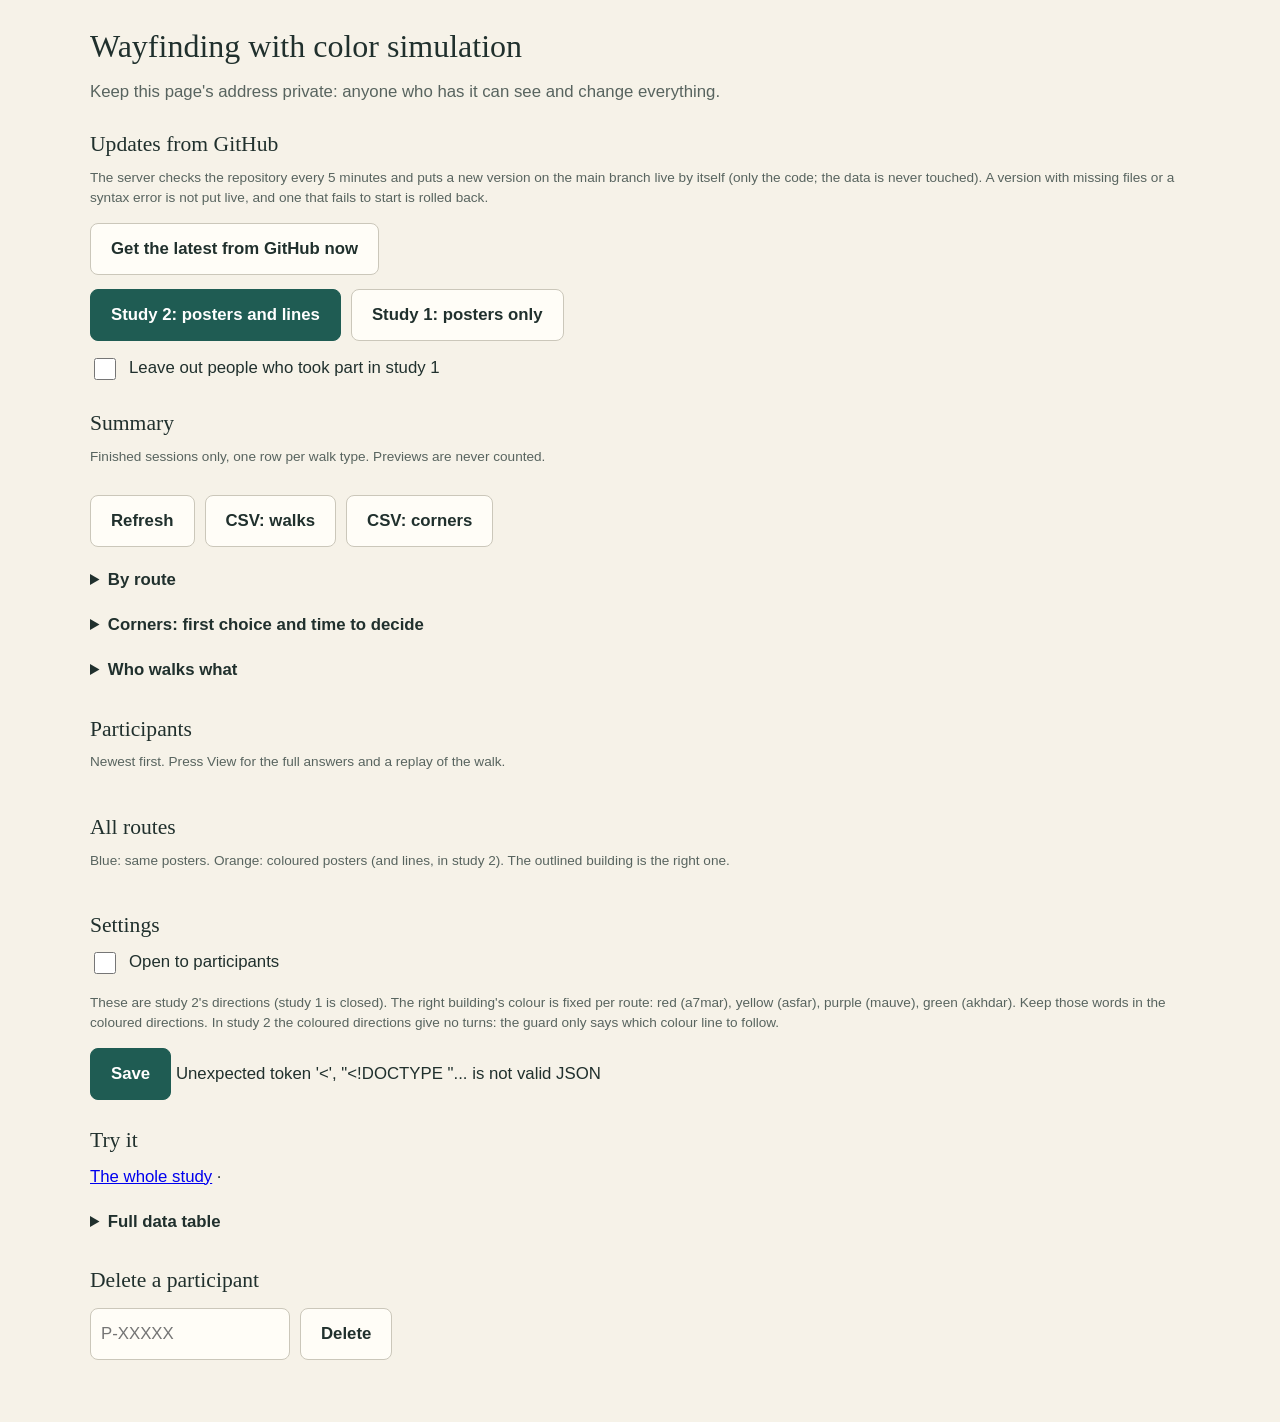
==== commit 215d10f4: "Questions after the walks: one checkbox to start, age, gender and AUBMC familiarity at the end; GitH" ====
--- a/web/admin.html
+++ b/web/admin.html
@@ -1,10 +1,10 @@
-<!doctype html><html lang="en"><head><meta charset="utf-8"><meta name="viewport" content="width=device-width,initial-scale=1"><meta name="robots" content="noindex"><meta name="referrer" content="no-referrer"><title>Study</title><link rel="stylesheet" href="style.css"></head><body><main class="wrap wide"><h1>Banner study</h1><p class="muted">Keep this page's address private: anyone who has it can see and change everything.</p>
+<!doctype html><html lang="en"><head><meta charset="utf-8"><meta name="viewport" content="width=device-width,initial-scale=1"><meta name="robots" content="noindex"><meta name="referrer" content="no-referrer"><title>Study</title><link rel="stylesheet" href="style.css"></head><body><main class="wrap wide"><h1>Wayfinding with color simulation</h1><p class="muted">Keep this page's address private: anyone who has it can see and change everything.</p>
+<h2>Updates from GitHub</h2><p class="small muted">The server checks the repository every 5 minutes and puts a new version on the main branch live by itself (only the code; the data is never touched). A version with missing files or a syntax error is not put live, and one that fails to start is rolled back.</p><div id="dep" class="small"></div><div class="actions"><button class="alt" id="check">Get the latest from GitHub now</button> <span id="depMsg" role="status" class="small"></span></div>
 <div class="actions"><button data-tab="2">Study 2: posters and lines</button><button data-tab="1" class="alt">Study 1: posters only</button></div><p id="back" class="small"></p><label class="check only2"><input type="checkbox" id="newOnly"><span>Leave out people who took part in study 1</span></label><h2>Summary</h2><p class="small muted">Finished sessions only, one row per walk type. Previews are never counted.</p><div class="scroll"><table id="sum"></table></div><p id="within" class="small"></p><div class="actions"><button class="alt" id="refresh">Refresh</button><button class="alt" id="csv">CSV: walks</button><button class="alt" id="csv2">CSV: corners</button></div>
 <details><summary>By route</summary><div class="scroll"><table id="byroute"></table></div></details><details><summary>Corners: first choice and time to decide</summary><p class="small muted">First visit to each corner on the direct route. Time to decide is how long they stood there before moving on; 0 means they walked straight through.</p><div class="scroll"><table id="corners"></table></div></details><details><summary>Who walks what</summary><div class="scroll"><table id="cells"></table></div></details>
 <h2>Participants</h2><p class="small muted">Newest first. Press View for the full answers and a replay of the walk.</p><div class="scroll"><table id="list"></table></div>
 <section id="one" hidden><h2 id="oneT"></h2><div class="one"><div><div class="stage"><canvas id="rv"></canvas></div><div class="actions"><button class="alt" id="play">Play</button><select id="speed" aria-label="Speed" style="width:auto"><option value="1">1×</option><option value="2">2×</option><option value="4">4×</option></select><span id="clock" class="code"></span></div><input type="range" id="seek" min="0" step="10" style="width:100%" aria-label="Position in the walk"><p class="small muted" id="note"></p><div id="mini"></div></div><div><div id="facts"></div><h2>What happened</h2><ol id="log" class="small"></ol></div></div></section>
 <h2>All routes</h2><p class="small muted">Blue: same posters. Orange: coloured posters (and lines, in study 2). The outlined building is the right one.</p><div id="map"></div>
 <h2>Settings</h2><form id="f"><label class="check"><input type="checkbox" id="open"><span>Open to participants</span></label><div id="dirs"></div><p class="small muted">These are study 2's directions (study 1 is closed). The right building's colour is fixed per route: red (a7mar), yellow (asfar), purple (mauve), green (akhdar). Keep those words in the coloured directions. In study 2 the coloured directions give no turns: the guard only says which colour line to follow.</p><button>Save</button> <span id="msg" role="status"></span></form>
-<h2>Updates from GitHub</h2><p class="small muted">The server checks the repository every 5 minutes and puts a new version on the main branch live by itself (only the code; the data is never touched). A version with missing files or a syntax error is not put live, and one that fails to start is rolled back.</p><div id="dep" class="small"></div><div class="actions"><button class="alt" id="check">Check GitHub now</button> <span id="depMsg" role="status" class="small"></span></div>
 <h2>Try it</h2><p><a href="./?preview=full" target="_blank">The whole study</a> · <span id="pv"></span></p>
 <details><summary>Full data table</summary><div class="scroll"><table id="all"></table></div></details><h2>Delete a participant</h2><div class="actions"><input type="text" id="code" placeholder="P-XXXXX" style="max-width:200px"><button class="alt" id="del">Delete</button></div></main><script type="module" src="admin.js"></script></body></html>
